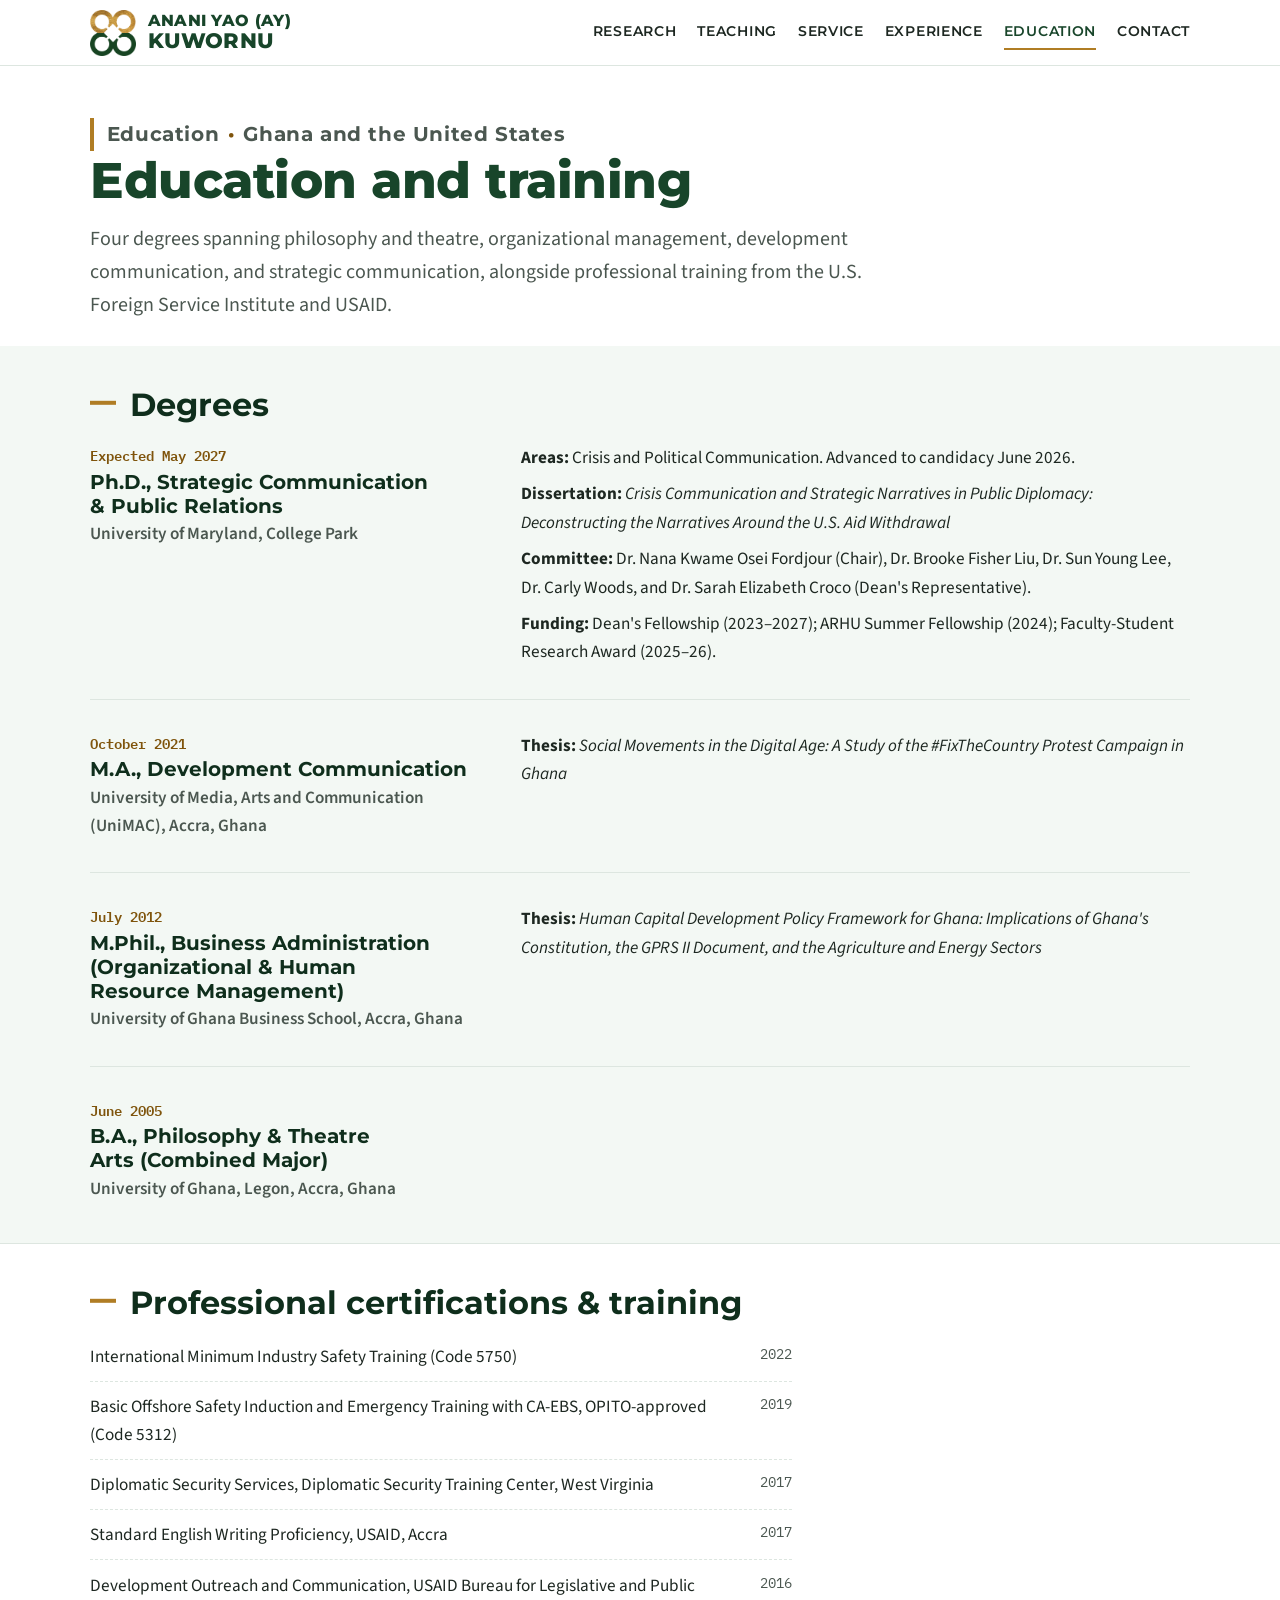
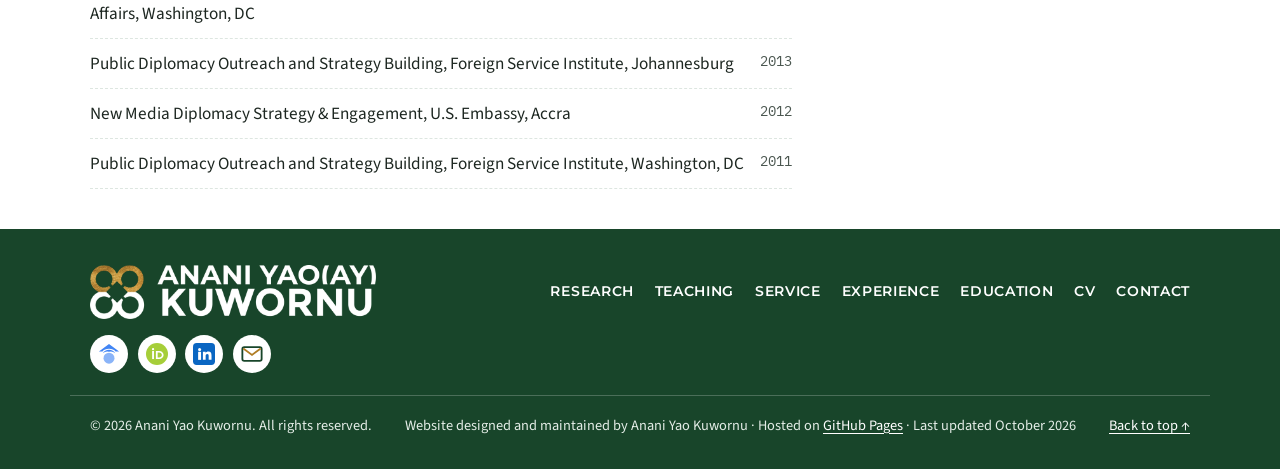
==== education/index.html @ f867283e "Add Experience and Education pages Give experience and education their own pages with full detail fr" ====
<!doctype html>
<html lang="en">
<head>
<meta charset="utf-8">
<meta name="viewport" content="width=device-width, initial-scale=1, viewport-fit=cover">
<title>Education | Anani Yao Kuwornu</title>
<meta name="claude:viewport-fit-sides" content="cover">
<meta name="description" content="Degrees, dissertation, and professional training of Anani Yao Kuwornu.">
<link rel="icon" type="image/png" href="../images/favicon.png">
<link rel="apple-touch-icon" href="../images/apple-touch-icon.png">
<link rel="preconnect" href="https://fonts.googleapis.com">
<link rel="preconnect" href="https://fonts.gstatic.com" crossorigin>
<link rel="stylesheet" href="https://fonts.googleapis.com/css2?family=Montserrat:wght@600;700;800&family=IBM+Plex+Mono:wght@400;500&family=Source+Sans+3:wght@400;600&display=swap">
<link rel="stylesheet" href="../assets/css/style.css">
</head>
<body>

<header class="site-header">
  <div class="wrap">
    <a class="brand" href="../index.html"><img src="../images/logo-mark.png" alt="" width="240" height="238"><span>Anani Yao (AY)<small>Kuwornu</small></span></a>
    <nav class="site-nav" aria-label="Main">
      <a href="../research/index.html">Research</a>
      <a href="../teaching/index.html">Teaching</a>
      <a href="../service/index.html">Service</a>
      <a href="../experience/index.html">Experience</a>
      <a href="index.html" aria-current="page">Education</a>
      <a href="../index.html#contact">Contact</a>
    </nav>
  </div>
</header>

<main id="top">
<section class="page-head">
  <div class="wrap">
    <p class="eyebrow">Education<span class="sep">·</span>Ghana and the United States</p>
    <h1>Education and training</h1>
    <p>Four degrees spanning philosophy and theatre, organizational management, development communication, and strategic communication, alongside professional training from the U.S. Foreign Service Institute and USAID.</p>
  </div>
</section>

<section class="block tint" id="degrees">
  <div class="wrap">
    <h2>Degrees</h2>
    <ul class="roles roles-full">
      <li>
        <div class="head"><h3>Ph.D., Strategic Communication &amp; Public Relations</h3><span class="when">Expected May 2027</span></div>
        <span class="org">University of Maryland, College Park</span>
          <div class="detail">
            <p><strong>Areas:</strong> Crisis and Political Communication. Advanced to candidacy June 2026.</p>
            <p><strong>Dissertation:</strong> <em>Crisis Communication and Strategic Narratives in Public Diplomacy: Deconstructing the Narratives Around the U.S. Aid Withdrawal</em></p>
            <p><strong>Committee:</strong> Dr. Nana Kwame Osei Fordjour (Chair), Dr. Brooke Fisher Liu, Dr. Sun Young Lee, Dr. Carly Woods, and Dr. Sarah Elizabeth Croco (Dean's Representative).</p>
            <p><strong>Funding:</strong> Dean's Fellowship (2023–2027); ARHU Summer Fellowship (2024); Faculty-Student Research Award (2025–26).</p>
          </div>
      </li>
      <li>
        <div class="head"><h3>M.A., Development Communication</h3><span class="when">October 2021</span></div>
        <span class="org">University of Media, Arts and Communication (UniMAC), Accra, Ghana</span>
          <div class="detail">
            <p><strong>Thesis:</strong> <em>Social Movements in the Digital Age: A Study of the #FixTheCountry Protest Campaign in Ghana</em></p>
          </div>
      </li>
      <li>
        <div class="head"><h3>M.Phil., Business Administration (Organizational &amp; Human Resource Management)</h3><span class="when">July 2012</span></div>
        <span class="org">University of Ghana Business School, Accra, Ghana</span>
          <div class="detail">
            <p><strong>Thesis:</strong> <em>Human Capital Development Policy Framework for Ghana: Implications of Ghana's Constitution, the GPRS II Document, and the Agriculture and Energy Sectors</em></p>
          </div>
      </li>
      <li>
        <div class="head"><h3>B.A., Philosophy &amp; Theatre Arts (Combined Major)</h3><span class="when">June 2005</span></div>
        <span class="org">University of Ghana, Legon, Accra, Ghana</span>
      </li>
    </ul>
  </div>
</section>

<section class="block" id="training">
  <div class="wrap">
    <h2>Professional certifications &amp; training</h2>
    <ul class="plain prose">
      <li><span>International Minimum Industry Safety Training (Code 5750)</span><span class="r">2022</span></li>
      <li><span>Basic Offshore Safety Induction and Emergency Training with CA-EBS, OPITO-approved (Code 5312)</span><span class="r">2019</span></li>
      <li><span>Diplomatic Security Services, Diplomatic Security Training Center, West Virginia</span><span class="r">2017</span></li>
      <li><span>Standard English Writing Proficiency, USAID, Accra</span><span class="r">2017</span></li>
      <li><span>Development Outreach and Communication, USAID Bureau for Legislative and Public Affairs, Washington, DC</span><span class="r">2016</span></li>
      <li><span>Public Diplomacy Outreach and Strategy Building, Foreign Service Institute, Johannesburg</span><span class="r">2013</span></li>
      <li><span>New Media Diplomacy Strategy &amp; Engagement, U.S. Embassy, Accra</span><span class="r">2012</span></li>
      <li><span>Public Diplomacy Outreach and Strategy Building, Foreign Service Institute, Washington, DC</span><span class="r">2011</span></li>
    </ul>
  </div>
</section>
</main>

<footer class="site-footer">
  <div class="wrap">
    <img src="../images/logo-white.png" alt="Anani Yao (AY) Kuwornu" width="900" height="170">
    <nav class="foot-nav" aria-label="Footer">
      <a href="../research/index.html">Research</a><a href="../teaching/index.html">Teaching</a><a href="../service/index.html">Service</a><a href="../experience/index.html">Experience</a><a href="index.html">Education</a><a href="../cv/Kuwornu_CV.pdf" target="_blank" rel="noopener">CV</a><a href="../index.html#contact">Contact</a>
    </nav>
    <div class="foot-social"><a href="https://scholar.google.com/citations?user=qpIRieoAAAAJ" target="_blank" rel="noopener" aria-label="Google Scholar" title="Google Scholar"><svg class="ico" viewBox="0 0 24 24" aria-hidden="true"><circle cx="12" cy="16.5" r="6" fill="#8AB4F8"/><path fill="#4285F4" d="M12 1 1 9.4h3.9C6.1 7.6 8.9 6.4 12 6.4s5.9 1.2 7.1 3H23z"/><path fill="#4285F4" d="M5.3 11.2C6.5 8.8 9 7.4 12 7.4s5.5 1.4 6.7 3.8A7 7 0 0 0 12 9.6a7 7 0 0 0-6.7 1.6z"/></svg></a><a href="https://orcid.org/0009-0002-5520-6658" target="_blank" rel="noopener" aria-label="ORCID" title="ORCID"><svg class="ico" viewBox="0 0 24 24" aria-hidden="true"><circle cx="12" cy="12" r="12" fill="#A6CE39"/><circle cx="7.7" cy="6.7" r="1.25" fill="#fff"/><rect x="6.7" y="8.7" width="2" height="8.8" fill="#fff"/><path fill="#fff" fill-rule="evenodd" d="M10.8 8.7h3.5c3 0 4.9 1.9 4.9 4.4s-1.9 4.4-4.9 4.4h-3.5zm1.9 1.7v5.4h1.5c1.9 0 3.1-1.1 3.1-2.7s-1.2-2.7-3.1-2.7z"/></svg></a><a href="https://www.linkedin.com/in/yaokuwornu" target="_blank" rel="noopener" aria-label="LinkedIn" title="LinkedIn"><svg class="ico" viewBox="0 0 24 24" aria-hidden="true"><rect width="24" height="24" rx="4" fill="#0A66C2"/><circle cx="7.2" cy="7.2" r="1.7" fill="#fff"/><rect x="5.6" y="9.6" width="3.2" height="8.8" fill="#fff"/><path fill="#fff" d="M10.8 9.6h3v1.3c.5-.8 1.5-1.5 3-1.5 2.6 0 3.4 1.7 3.4 4.2v4.8h-3.1v-4.3c0-1.1-.3-2-1.5-2s-1.8.9-1.8 2v4.3h-3z"/></svg></a><a href="mailto:akuwornu@umd.edu" aria-label="Email" title="Email"><svg class="ico" viewBox="0 0 24 24" aria-hidden="true"><rect x="1.5" y="4.5" width="21" height="15" rx="2" fill="none" stroke="var(--green)" stroke-width="2"/><path d="m2.5 6 9.5 7 9.5-7" fill="none" stroke="var(--gold)" stroke-width="2"/></svg></a></div>
  </div>
  <div class="wrap foot-meta">
    <span>© 2026 Anani Yao Kuwornu. All rights reserved.</span>
    <span>Website designed and maintained by Anani Yao Kuwornu · Hosted on <a href="https://pages.github.com/">GitHub Pages</a> · Last updated October 2026</span>
    <a href="#top">Back to top ↑</a>
  </div>
</footer>
</body>
</html>
---- assets/css/style.css ----
/* Layout: wide hero pairing the full portrait with the statement; sections on a bright white page,
   alternating with a faint green tint; brand forest green and gold taken from the personal logo.
   Single light theme by choice, so the brand colors read the same for every visitor. */
:root {
  --green: #18452a;        /* brand forest green: headings, buttons, footer */
  --green-deep: #0f2e1c;
  --gold: #b07d24;         /* brand gold: rules, years, accents */
  --gold-soft: #f7efdd;
  --gold-text: #7f540c;    /* darker gold for text, readable on white and the green tint */
  --ink: #1d2721;          /* running text */
  --ink-soft: #4b5750;
  --paper: #ffffff;        /* bright page */
  --tint: #f3f8f4;         /* faint green band */
  --line: #dde6e0;
  --link: #1d6b3f;

  --display: "Montserrat", "Helvetica Neue", Arial, sans-serif;
  --body: "Source Sans 3", "Segoe UI", system-ui, sans-serif;
  --mono: "IBM Plex Mono", ui-monospace, Menlo, monospace;

  --step--1: 0.9rem;
  --step-0: 1.075rem;
  --step-1: 1.25rem;
  --step-2: 1.55rem;
  --step-3: 2rem;
  --step-4: clamp(2.2rem, 4.6vw, 3.1rem);
  --measure: 78ch;
  --wide: 1140px;
  color-scheme: light;
}

*, *::before, *::after { box-sizing: border-box; }
html { scroll-behavior: smooth; }
@media (prefers-reduced-motion: reduce) { html { scroll-behavior: auto; } }
body {
  margin: 0;
  background: var(--paper);
  color: var(--ink);
  font: 400 var(--step-0)/1.65 var(--body);
  -webkit-font-smoothing: antialiased;
}
body::before {
  content: ""; position: fixed; inset: 0 0 auto; z-index: 10;
  height: env(safe-area-inset-top, 0px); background: var(--paper);
}
img { max-width: 100%; display: block; }
a { color: var(--link); text-underline-offset: 3px; text-decoration-thickness: 1px; }
a:hover { color: var(--gold-text); }
:focus-visible { outline: 2px solid var(--gold); outline-offset: 3px; border-radius: 2px; }

.wrap {
  max-width: var(--wide); margin: 0 auto;
  padding-left: max(20px, env(safe-area-inset-left, 0px));
  padding-right: max(20px, env(safe-area-inset-right, 0px));
}
.prose { max-width: var(--measure); }

/* Header */
.site-header {
  position: sticky; top: env(safe-area-inset-top, 0px); z-index: 5;
  background: rgba(255, 255, 255, 0.95);
  backdrop-filter: blur(8px);
  border-bottom: 1px solid var(--line);
}
.site-header .wrap {
  display: flex; align-items: center; justify-content: space-between;
  gap: 0.75rem 1.5rem; flex-wrap: wrap; padding-block: 0.6rem;
}
.brand {
  display: flex; align-items: center; gap: 0.7rem;
  text-decoration: none; color: var(--green);
  font-family: var(--display); font-weight: 800; font-size: 1rem;
  letter-spacing: 0.02em; text-transform: uppercase; line-height: 1.05;
}
.brand img { height: 46px; width: auto; }
.brand small { display: block; font-size: 1.3em; letter-spacing: 0.01em; }
.brand:hover { color: var(--green); }
.site-nav { display: flex; flex-wrap: wrap; gap: 0.25rem 1.3rem; }
.site-nav a {
  color: var(--ink); text-decoration: none; font-size: var(--step--1);
  font-family: var(--display); font-weight: 600; letter-spacing: 0.05em; text-transform: uppercase;
  padding-block: 0.3rem; border-bottom: 2px solid transparent;
}
.site-nav a:hover, .site-nav a[aria-current="page"] { color: var(--green); border-color: var(--gold); }

/* Hero */
.hero { padding-block: clamp(2rem, 5vw, 3.5rem) 2rem; }
.hero .wrap {
  display: grid; grid-template-columns: minmax(0, 380px) minmax(0, 1fr);
  gap: clamp(1.75rem, 5vw, 4rem); align-items: center;
}
.portrait { margin: 0; position: relative; isolation: isolate; }
.portrait img { width: 100%; height: auto; }
.portrait::after {
  content: ""; position: absolute; inset: 14px -14px -14px 14px;
  border: 2px solid var(--gold); z-index: -1;
}
.eyebrow {
  display: flex; flex-wrap: wrap; align-items: center; gap: 0.2rem 0;
  margin: 0 0 0.9rem; padding-left: 0.8rem; border-left: 4px solid var(--gold);
  font-family: var(--display); font-size: 1.05rem; font-weight: 700;
  letter-spacing: 0.03em; color: var(--green-deep);
}
.eyebrow .sep { color: var(--gold-text); margin-inline: 0.55rem; font-weight: 800; }
h1, h2, h3 { font-family: var(--display); font-weight: 700; line-height: 1.2; text-wrap: balance; margin: 0; color: var(--green-deep); }
h1 { font-size: var(--step-4); font-weight: 800; letter-spacing: -0.01em; color: var(--green); }
h1 .creds { display: block; margin-top: 0.35rem; font-size: 0.42em; font-weight: 700; letter-spacing: 0.06em; color: var(--ink-soft); }
.hero .role { margin: 0.6rem 0 1.3rem; color: var(--ink-soft); font-size: var(--step-1); line-height: 1.45; }
.hero p { margin: 0 0 1rem; }
.actions { display: flex; flex-wrap: wrap; gap: 0.75rem; margin: 1.4rem 0 1.2rem; }
.btn {
  display: inline-block; padding: 0.65rem 1.15rem; font-weight: 700; font-size: 0.95rem;
  font-family: var(--display); text-decoration: none; border: 2px solid var(--green); color: var(--green);
}
.btn.primary { background: var(--green); color: #ffffff; }
.btn:hover { background: var(--gold); border-color: var(--gold); color: #ffffff; }
.links { display: flex; flex-wrap: wrap; gap: 0.35rem 1.1rem; font-size: 0.98rem; }
.links span { color: var(--ink); font-weight: 600; }

/* Sections */
section.block { padding-block: 2.5rem; border-top: 1px solid var(--line); }
section.block.tint { background: var(--tint); border-top: 0; }
section.block > .wrap > h2, h2.sec {
  font-size: var(--step-3); margin-bottom: 1.25rem;
  display: flex; align-items: baseline; gap: 0.9rem;
}
section.block > .wrap > h2::before, h2.sec::before {
  content: ""; width: 1.6rem; height: 4px; background: var(--gold); flex: none;
  transform: translateY(-0.35em);
}
h3 { font-size: var(--step-1); }
.more { font-weight: 700; text-decoration: none; font-family: var(--display); font-size: 0.95rem; }
.more:hover { text-decoration: underline; }

/* Research: dissertation and summary on the left, interests on the right */
.split { display: grid; grid-template-columns: minmax(0, 1.7fr) minmax(0, 1fr); gap: 2rem 3rem; align-items: start; }
.split > * { min-width: 0; }
.side h3 { font-size: 0.95rem; letter-spacing: 0.06em; text-transform: uppercase; color: var(--green); margin-bottom: 0.8rem; }

.callout {
  background: var(--paper); border: 1px solid var(--line); border-left: 4px solid var(--gold);
  padding: 1.4rem 1.5rem; margin: 0 0 1.25rem;
}
.callout .label { font-family: var(--display); font-size: 0.85rem; font-weight: 800; letter-spacing: 0.06em; text-transform: uppercase; color: var(--gold-text); }
.callout h3 { margin: 0.45rem 0 0.6rem; font-size: var(--step-2); }
.callout p { margin: 0; color: var(--ink); }

/* Interests */
.chips { list-style: none; padding: 0; margin: 0; display: flex; flex-wrap: wrap; gap: 0.5rem; }
.chips li {
  font-size: 0.97rem; font-weight: 600; padding: 0.35rem 0.8rem;
  background: var(--paper); color: var(--green-deep); border: 1.5px solid var(--green);
}

/* Publications */
.pubs { list-style: none; padding: 0; margin: 0; display: grid; gap: 1.4rem; max-width: var(--measure); }
.pubs li { display: grid; grid-template-columns: 3.4rem minmax(0, 1fr); gap: 1rem; }
.pubs .yr { font-family: var(--mono); font-size: 1rem; font-weight: 600; color: var(--gold-text); padding-top: 0.1rem; font-variant-numeric: tabular-nums; }
.pubs .title { font-weight: 600; display: block; }
.pubs .meta { color: var(--ink-soft); font-size: 0.98rem; }
.pubs .doi { font-family: var(--mono); font-size: 0.82rem; word-break: break-all; color: var(--ink-soft); }
.pubs .me { font-weight: 700; color: var(--ink); }
h3.sub { font-size: 0.9rem; font-weight: 700; letter-spacing: 0.06em; text-transform: uppercase; color: var(--green); margin: 2.2rem 0 1rem; }

/* Career strip: a real chronology, oldest to newest */
.career { list-style: none; padding: 0; margin: 0 0 1.75rem; display: grid; grid-template-columns: repeat(5, minmax(0, 1fr)); border-top: 3px solid var(--green); }
.career li { padding: 0.9rem 0.8rem 0 0; position: relative; }
.career li::before { content: ""; position: absolute; top: -8px; left: 0; width: 13px; height: 13px; background: var(--paper); border: 3px solid var(--green); border-radius: 50%; }
.career li:last-child::before { background: var(--gold); border-color: var(--gold); }
.career .yrs { font-family: var(--mono); font-size: 0.9rem; color: var(--gold-text); font-weight: 600; font-variant-numeric: tabular-nums; }
.career .org { font-weight: 700; line-height: 1.3; display: block; margin-top: 0.2rem; }
.career .pos { font-size: 0.92rem; color: var(--ink-soft); line-height: 1.35; display: block; }

.roles { list-style: none; padding: 0; margin: 0; display: grid; gap: 1.5rem; max-width: var(--measure); }
.roles .head { display: flex; flex-wrap: wrap; justify-content: space-between; gap: 0.25rem 1rem; }
.roles .when { font-family: var(--mono); font-size: 0.85rem; color: var(--ink-soft); }
.roles p { margin: 0.3rem 0 0; }

/* Two-column facts */
.cols { display: grid; grid-template-columns: repeat(2, minmax(0, 1fr)); gap: 2rem 3rem; }
.plain { list-style: none; padding: 0; margin: 0; display: grid; gap: 0.7rem; }
.plain li { display: flex; justify-content: space-between; gap: 1rem; border-bottom: 1px dashed var(--line); padding-bottom: 0.6rem; }
.plain .r { font-family: var(--mono); font-size: 0.85rem; color: var(--ink-soft); white-space: nowrap; }

/* Teaching table */
.table-scroll { overflow-x: auto; margin: 1rem 0 1.5rem; }
table { border-collapse: collapse; width: 100%; min-width: 560px; font-size: 0.98rem; }
th, td { text-align: left; padding: 0.7rem 0.8rem 0.7rem 0; border-bottom: 1px solid var(--line); vertical-align: top; }
th { font-family: var(--display); font-size: 0.78rem; font-weight: 700; letter-spacing: 0.06em; text-transform: uppercase; color: var(--green); }
td.num { font-variant-numeric: tabular-nums; }
.code { font-family: var(--mono); font-size: 0.92rem; font-weight: 600; color: var(--gold-text); white-space: nowrap; }

/* Evaluation bars on a real 0 to 4 scale, one kente-inspired color per measure */
.evals { display: grid; gap: 1.2rem; max-width: 640px; margin-top: 1.25rem; }
.eval { --c: var(--green); --c-soft: #cfe1d5; }
.eval.c2 { --c: #c8901c; --c-soft: #f3e2bd; }
.eval.c2 .lbl b { color: var(--gold-text); }
.eval.c3 { --c: #b3261e; --c-soft: #f2cfcb; }
.eval.c4 { --c: #23417a; --c-soft: #cdd7ea; }
.eval .lbl { display: flex; justify-content: space-between; gap: 1rem; font-size: 1rem; font-weight: 600; }
.eval .lbl b { font-family: var(--mono); font-weight: 600; color: var(--c); font-variant-numeric: tabular-nums; white-space: nowrap; }
.bar { height: 16px; background: #edf1ee; margin-top: 0.4rem; position: relative; border-radius: 3px; overflow: hidden; }
.bar i { position: absolute; inset: 0 auto 0 0; background: var(--c); border-radius: 3px; }
.bar s { position: absolute; top: 0; bottom: 0; width: 3px; background: #ffffff; text-decoration: none; }
.eval .note { font-size: 0.88rem; color: var(--ink-soft); margin-top: 0.25rem; }
.legend { display: flex; flex-wrap: wrap; gap: 0.4rem 1.2rem; font-size: 0.9rem; color: var(--ink-soft); margin-top: 1rem; }
.legend span { display: inline-flex; align-items: center; gap: 0.4rem; }
.legend i { width: 22px; height: 10px; display: inline-block; background: #cfd8d2; border-radius: 2px; }
.legend i.mark { width: 3px; height: 14px; background: var(--ink); }
.scale { display: flex; justify-content: space-between; font-family: var(--mono); font-size: 0.78rem; color: var(--ink-soft); max-width: 640px; margin-top: 0.5rem; }

/* Contact */
.contact-grid { display: grid; grid-template-columns: repeat(auto-fit, minmax(220px, 1fr)); gap: 1.25rem; }
.contact-grid .label { font-family: var(--display); font-size: 0.78rem; font-weight: 700; letter-spacing: 0.06em; text-transform: uppercase; color: var(--green); display: block; margin-bottom: 0.2rem; }
.contact-grid a, .contact-grid span.v { word-break: break-word; }

/* Footer: brand green band with the white logo, nav, and site credits */
.site-footer { background: var(--green); color: #e4ede7; padding-block: 2.2rem 2rem; font-size: 0.95rem; }
.site-footer .wrap { display: flex; justify-content: space-between; align-items: center; flex-wrap: wrap; gap: 1rem 2rem; }
.site-footer img { height: 54px; width: auto; }
.foot-nav { display: flex; flex-wrap: wrap; gap: 0.3rem 1.3rem; font-family: var(--display); font-weight: 600; font-size: 0.85rem; letter-spacing: 0.05em; text-transform: uppercase; }
.foot-nav a { text-decoration: none; }
.foot-meta { margin-top: 1.4rem; padding-top: 1.1rem; border-top: 1px solid rgba(255,255,255,0.22); font-size: 0.9rem; }
.site-footer a { color: #ffffff; }
.site-footer a:hover { color: #e9c983; }

.page-head { padding-block: 2.5rem 1.5rem; }
.page-head p { color: var(--ink-soft); font-size: var(--step-1); max-width: var(--measure); margin: 0.75rem 0 0; }

@media (max-width: 860px) {
  .hero .wrap { grid-template-columns: 1fr; }
  .portrait { max-width: 320px; }
  .split, .cols { grid-template-columns: 1fr; }
}
@media (max-width: 760px) {
  .career { grid-template-columns: 1fr; border-top: 0; border-left: 3px solid var(--green); padding-left: 1rem; gap: 1rem; }
  .career li { padding: 0; }
  .career li::before { top: 0.2rem; left: calc(-1rem - 8px); }
  .pubs li { grid-template-columns: 1fr; gap: 0.2rem; }
  .brand img { height: 38px; }
}

/* Service page */
.svc { list-style: none; padding: 0; margin: 0; display: grid; grid-template-columns: repeat(2, minmax(0, 1fr)); gap: 1.25rem; }
.svc li { background: var(--paper); border: 1px solid var(--line); border-top: 4px solid var(--green); padding: 1.2rem 1.3rem; display: grid; gap: 0.35rem; align-content: start; }
.svc li.lead { grid-column: 1 / -1; border-top-color: var(--gold); }
.svc .when { font-family: var(--mono); font-size: 0.9rem; font-weight: 600; color: var(--gold-text); }
.svc h3 { font-size: 1.12rem; }
.svc .org { color: var(--ink-soft); font-weight: 600; }
.svc p { margin: 0.2rem 0 0; }
@media (max-width: 760px) { .svc { grid-template-columns: 1fr; } }

/* Profile links with icons */
.links { align-items: center; gap: 0.6rem 1.3rem; }
.links.stack { flex-direction: column; align-items: flex-start; gap: 0.55rem; }
.ico-link { display: inline-flex; align-items: center; gap: 0.5rem; font-weight: 600; text-decoration: none; color: var(--ink); }
.ico-link span { text-decoration: underline; text-decoration-color: var(--line); text-underline-offset: 4px; }
.ico-link:hover { color: var(--link); }
.ico-link:hover span { text-decoration-color: currentColor; }
.ico { width: 22px; height: 22px; flex: none; }
.foot-social { display: flex; gap: 0.6rem; }
.foot-social a { display: grid; place-items: center; width: 38px; height: 38px; background: #ffffff; border-radius: 50%; transition: transform .15s; }
.foot-social a:hover { transform: translateY(-2px); }
@media (prefers-reduced-motion: reduce) { .foot-social a { transition: none; } }

.links-split { display: grid; grid-template-columns: repeat(2, max-content); gap: 0.55rem 2.2rem; align-items: start; }

/* Home: featured service vignette */
.vignette { display: grid; grid-template-columns: minmax(0, 300px) minmax(0, 1fr); border: 1px solid var(--line); background: var(--paper); }
.vig-thumb {
  display: flex; flex-direction: column; justify-content: space-between; gap: 1.2rem; min-height: 230px;
  padding: 1.4rem; background: var(--green); color: #ffffff; text-decoration: none;
  background-image: linear-gradient(135deg, rgba(255,255,255,0.06) 25%, transparent 25%, transparent 50%, rgba(255,255,255,0.06) 50%, rgba(255,255,255,0.06) 75%, transparent 75%);
  background-size: 28px 28px; border-bottom: 6px solid var(--gold);
  transition: filter .15s;
}
.vig-thumb:hover { color: #ffffff; filter: brightness(1.12); }
.vig-kicker { font-family: var(--display); font-size: 0.78rem; font-weight: 700; letter-spacing: 0.08em; text-transform: uppercase; color: #e9c983; }
.vig-mark { font-family: var(--display); font-weight: 800; font-size: 2.3rem; line-height: 1; letter-spacing: 0.02em; }
.vig-sub { font-size: 0.92rem; color: #dbe7df; }
.vig-body { padding: 1.5rem 1.6rem; display: grid; gap: 0.7rem; align-content: center; }
.vig-body p { margin: 0; max-width: 64ch; }
.vig-links { display: flex; flex-wrap: wrap; gap: 0.75rem; margin-top: 0.4rem; }
@media (max-width: 760px) { .vignette { grid-template-columns: 1fr; } .vig-thumb { min-height: 180px; } }
@media (prefers-reduced-motion: reduce) { .vig-thumb { transition: none; } }

.vig-photo { margin: 0; display: flex; flex-direction: column; background: var(--green); border-bottom: 6px solid var(--gold); }
.vig-photo a { display: block; flex: 1; overflow: hidden; }
.vig-photo img { width: 100%; height: 100%; object-fit: cover; object-position: center 20%; transition: transform .25s; }
.vig-photo a:hover img { transform: scale(1.03); }
.vig-photo figcaption { padding: 0.75rem 1rem; color: #ffffff; font-family: var(--display); font-weight: 700; font-size: 0.85rem; letter-spacing: 0.03em; line-height: 1.35; }
@media (max-width: 760px) { .vig-photo { max-width: 340px; } }
@media (prefers-reduced-motion: reduce) { .vig-photo img { transition: none; } }

/* Experience and education pages */
.roles-full { gap: 2rem; }
.roles-full > li { padding-bottom: 2rem; border-bottom: 1px solid var(--line); }
.roles-full > li:last-child { border-bottom: 0; padding-bottom: 0; }
.roles .org { display: block; color: var(--ink-soft); font-weight: 600; margin-top: 0.15rem; }
.roles .when { font-weight: 600; color: var(--gold-text); }
.bul { margin: 0.6rem 0 0; padding-left: 1.2rem; display: grid; gap: 0.45rem; }
.bul li::marker { color: var(--gold); }
@media (min-width: 861px) {
  .roles-full { max-width: none; }
  .roles-full > li { display: grid; grid-template-columns: minmax(0, 1fr) minmax(0, 1.75fr); column-gap: 3rem; align-items: start; }
  .roles-full > li > .head, .roles-full > li > .org { grid-column: 1; }
  .roles-full > li > .head { flex-direction: column; gap: 0.2rem; }
  .roles-full > li > .head .when { order: -1; }
  .roles-full > li > .bul, .roles-full > li > .detail { grid-column: 2; grid-row: 1 / span 3; margin-top: 0; }
}
.detail { display: grid; gap: 0.5rem; margin-top: 0.45rem; }
.detail p { margin: 0; }
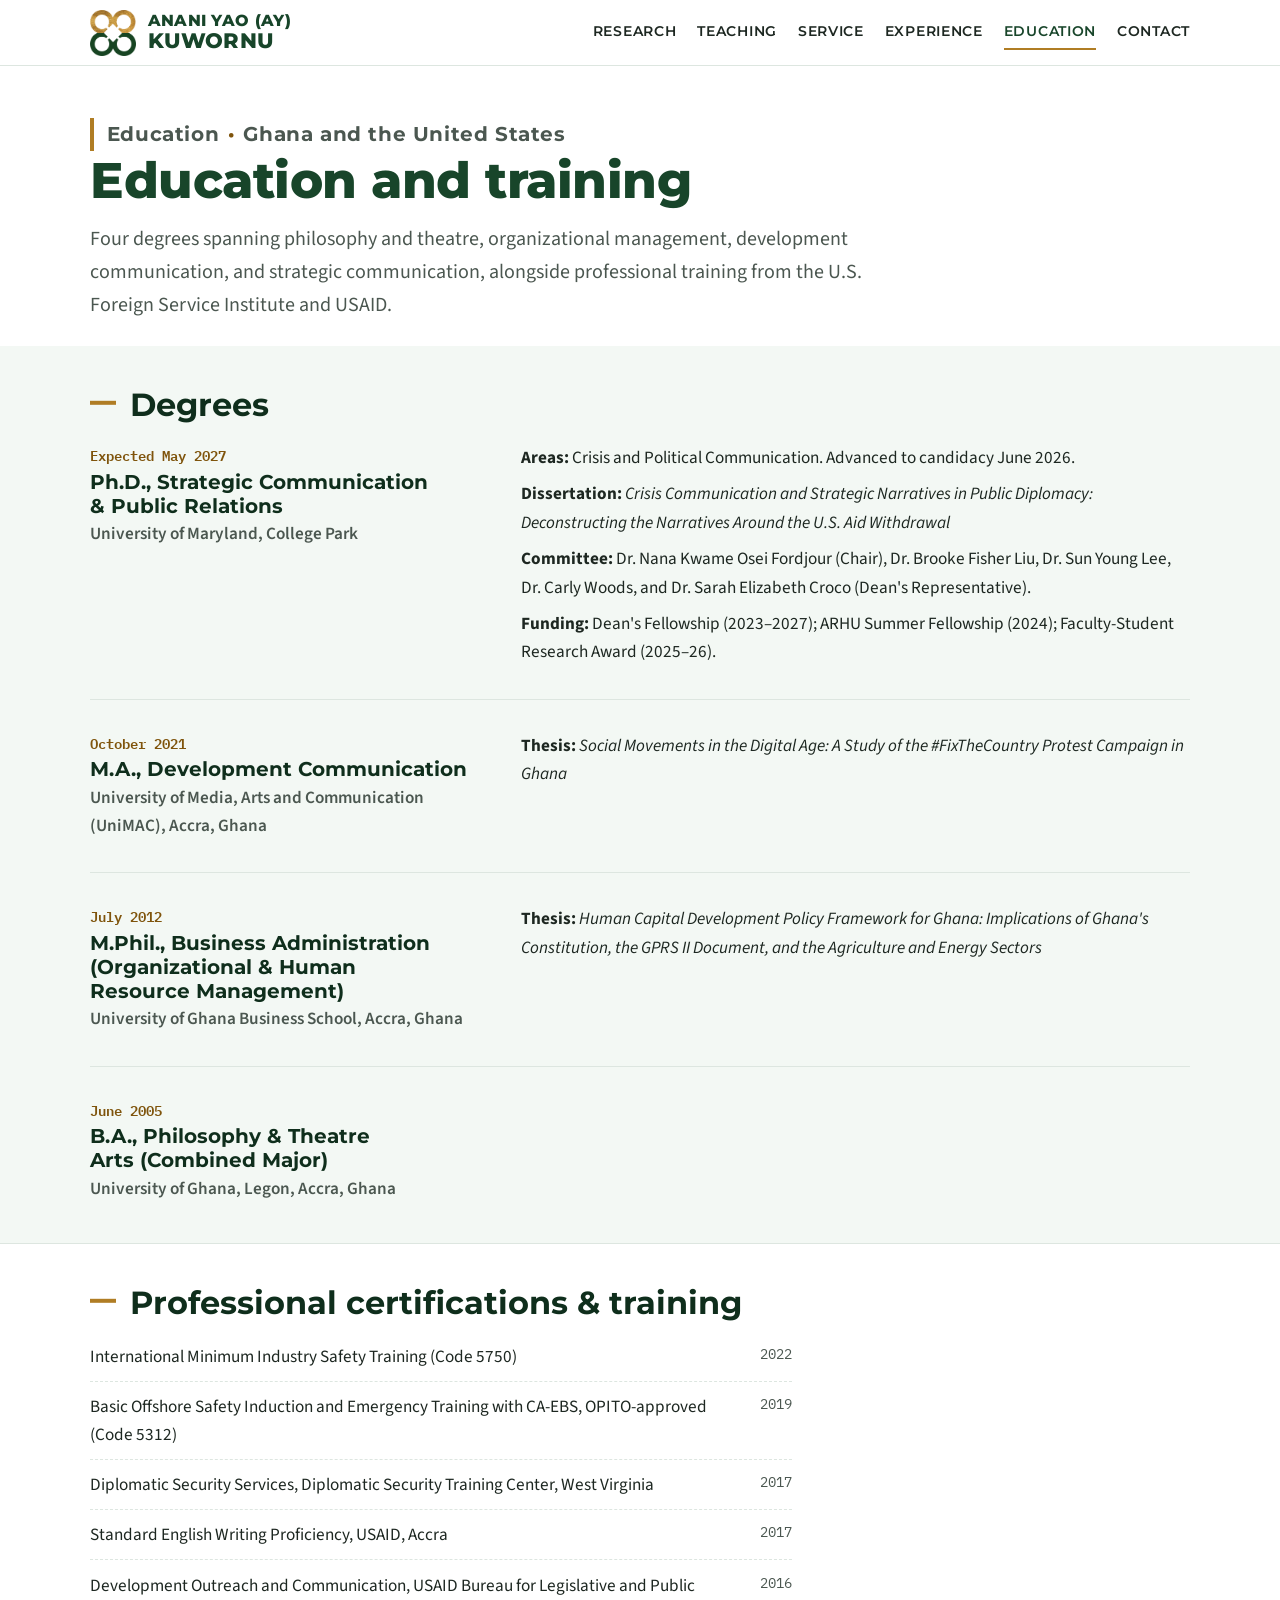
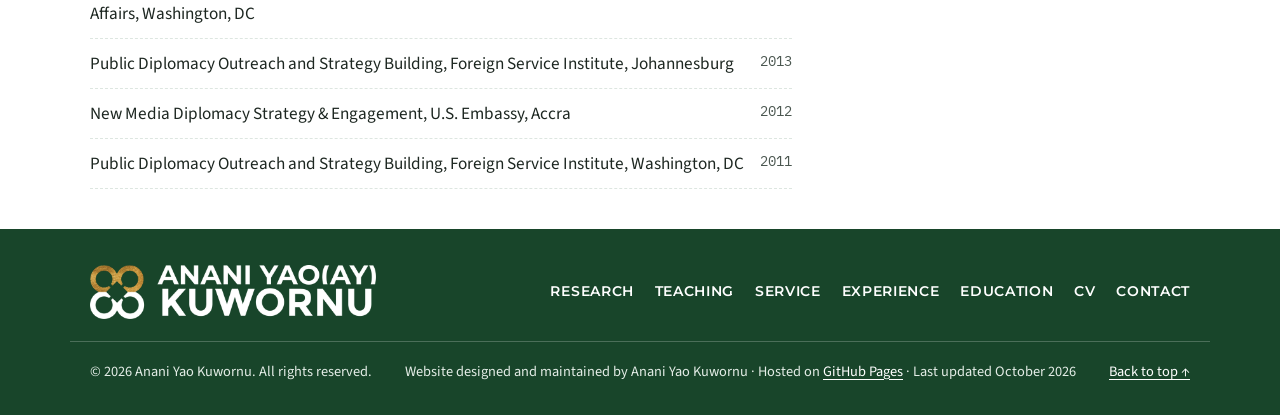
==== commit ac37d240: "Remove icon row from footer" ====
--- a/education/index.html
+++ b/education/index.html
@@ -97,7 +97,6 @@
     <nav class="foot-nav" aria-label="Footer">
       <a href="../research/index.html">Research</a><a href="../teaching/index.html">Teaching</a><a href="../service/index.html">Service</a><a href="../experience/index.html">Experience</a><a href="index.html">Education</a><a href="../cv/Kuwornu_CV.pdf" target="_blank" rel="noopener">CV</a><a href="../index.html#contact">Contact</a>
     </nav>
-    <div class="foot-social"><a href="https://scholar.google.com/citations?user=qpIRieoAAAAJ" target="_blank" rel="noopener" aria-label="Google Scholar" title="Google Scholar"><svg class="ico" viewBox="0 0 24 24" aria-hidden="true"><circle cx="12" cy="16.5" r="6" fill="#8AB4F8"/><path fill="#4285F4" d="M12 1 1 9.4h3.9C6.1 7.6 8.9 6.4 12 6.4s5.9 1.2 7.1 3H23z"/><path fill="#4285F4" d="M5.3 11.2C6.5 8.8 9 7.4 12 7.4s5.5 1.4 6.7 3.8A7 7 0 0 0 12 9.6a7 7 0 0 0-6.7 1.6z"/></svg></a><a href="https://orcid.org/0009-0002-5520-6658" target="_blank" rel="noopener" aria-label="ORCID" title="ORCID"><svg class="ico" viewBox="0 0 24 24" aria-hidden="true"><circle cx="12" cy="12" r="12" fill="#A6CE39"/><circle cx="7.7" cy="6.7" r="1.25" fill="#fff"/><rect x="6.7" y="8.7" width="2" height="8.8" fill="#fff"/><path fill="#fff" fill-rule="evenodd" d="M10.8 8.7h3.5c3 0 4.9 1.9 4.9 4.4s-1.9 4.4-4.9 4.4h-3.5zm1.9 1.7v5.4h1.5c1.9 0 3.1-1.1 3.1-2.7s-1.2-2.7-3.1-2.7z"/></svg></a><a href="https://www.linkedin.com/in/yaokuwornu" target="_blank" rel="noopener" aria-label="LinkedIn" title="LinkedIn"><svg class="ico" viewBox="0 0 24 24" aria-hidden="true"><rect width="24" height="24" rx="4" fill="#0A66C2"/><circle cx="7.2" cy="7.2" r="1.7" fill="#fff"/><rect x="5.6" y="9.6" width="3.2" height="8.8" fill="#fff"/><path fill="#fff" d="M10.8 9.6h3v1.3c.5-.8 1.5-1.5 3-1.5 2.6 0 3.4 1.7 3.4 4.2v4.8h-3.1v-4.3c0-1.1-.3-2-1.5-2s-1.8.9-1.8 2v4.3h-3z"/></svg></a><a href="mailto:akuwornu@umd.edu" aria-label="Email" title="Email"><svg class="ico" viewBox="0 0 24 24" aria-hidden="true"><rect x="1.5" y="4.5" width="21" height="15" rx="2" fill="none" stroke="var(--green)" stroke-width="2"/><path d="m2.5 6 9.5 7 9.5-7" fill="none" stroke="var(--gold)" stroke-width="2"/></svg></a></div>
   </div>
   <div class="wrap foot-meta">
     <span>© 2026 Anani Yao Kuwornu. All rights reserved.</span>
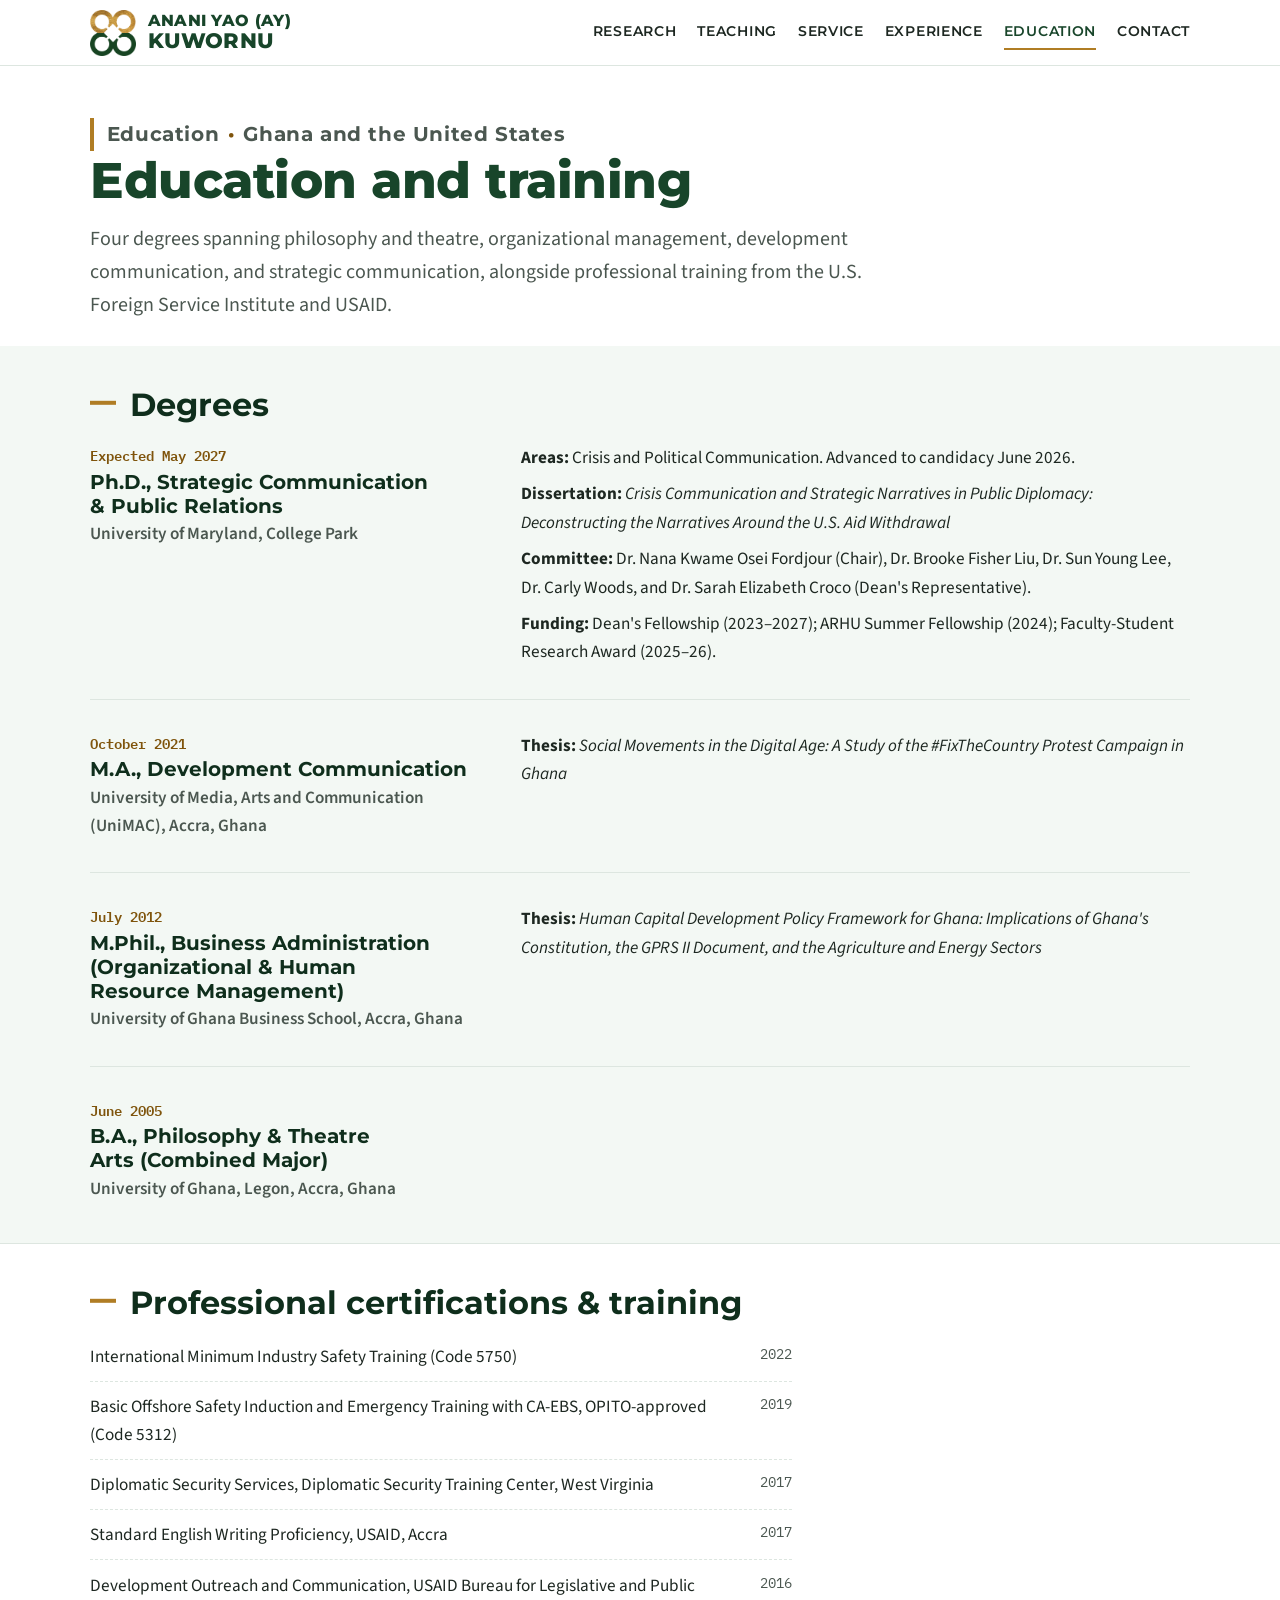
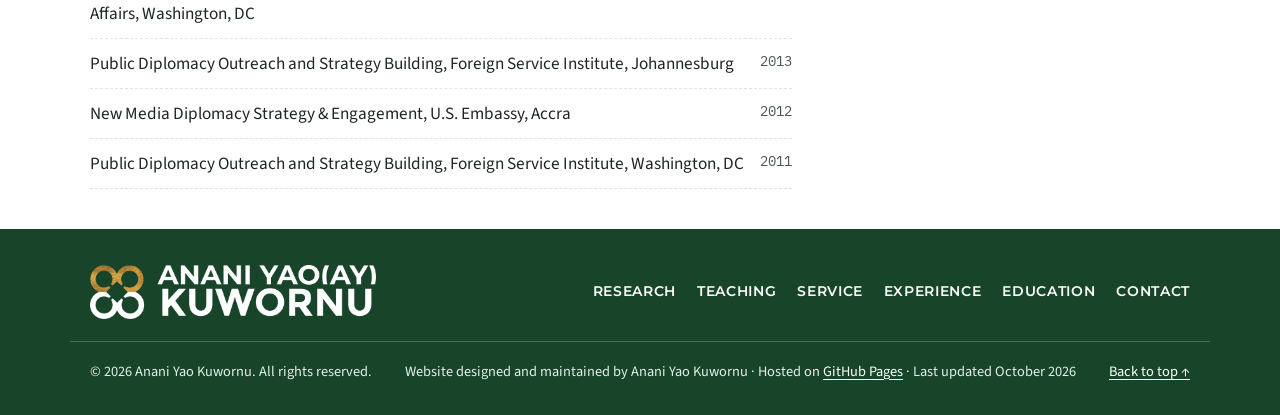
==== commit ad7ec4a9: "Remove CV link from footer menu" ====
--- a/education/index.html
+++ b/education/index.html
@@ -95,7 +95,7 @@
   <div class="wrap">
     <img src="../images/logo-white.png" alt="Anani Yao (AY) Kuwornu" width="900" height="170">
     <nav class="foot-nav" aria-label="Footer">
-      <a href="../research/index.html">Research</a><a href="../teaching/index.html">Teaching</a><a href="../service/index.html">Service</a><a href="../experience/index.html">Experience</a><a href="index.html">Education</a><a href="../cv/Kuwornu_CV.pdf" target="_blank" rel="noopener">CV</a><a href="../index.html#contact">Contact</a>
+      <a href="../research/index.html">Research</a><a href="../teaching/index.html">Teaching</a><a href="../service/index.html">Service</a><a href="../experience/index.html">Experience</a><a href="index.html">Education</a><a href="../index.html#contact">Contact</a>
     </nav>
   </div>
   <div class="wrap foot-meta">
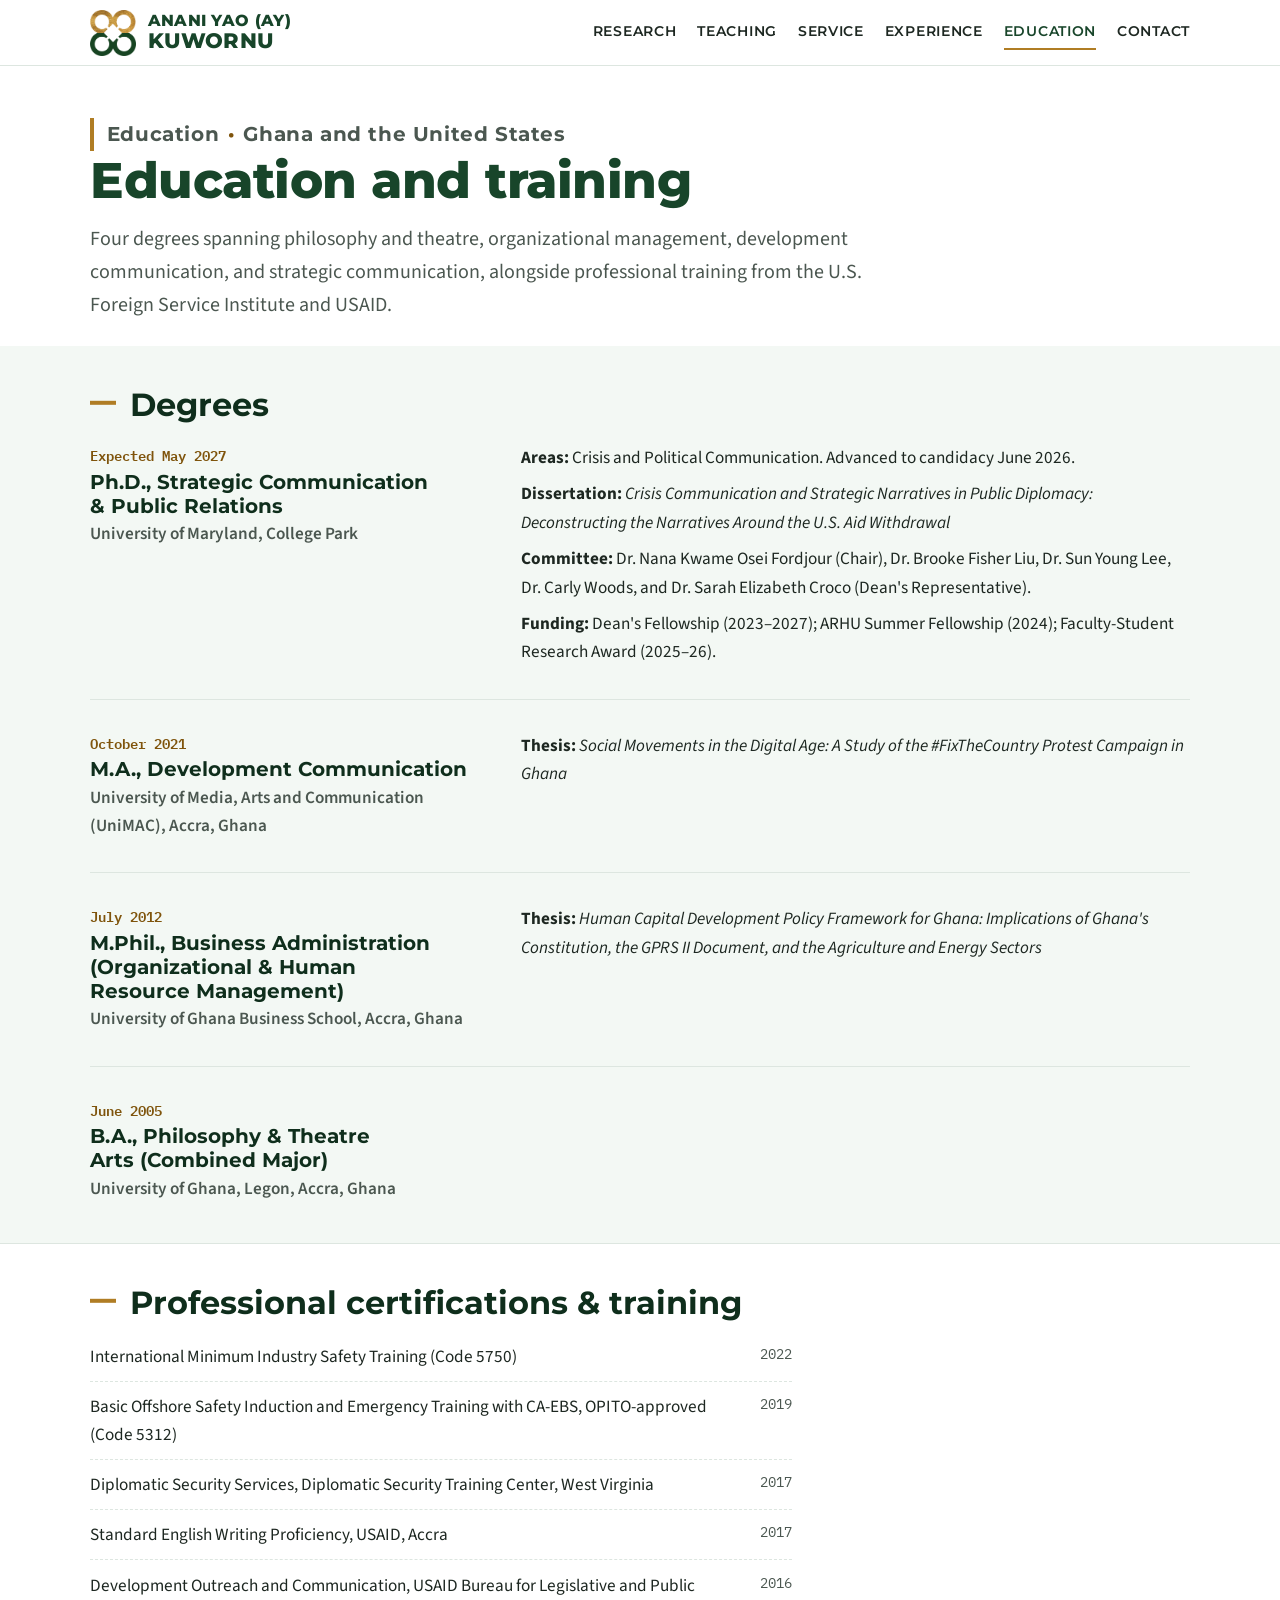
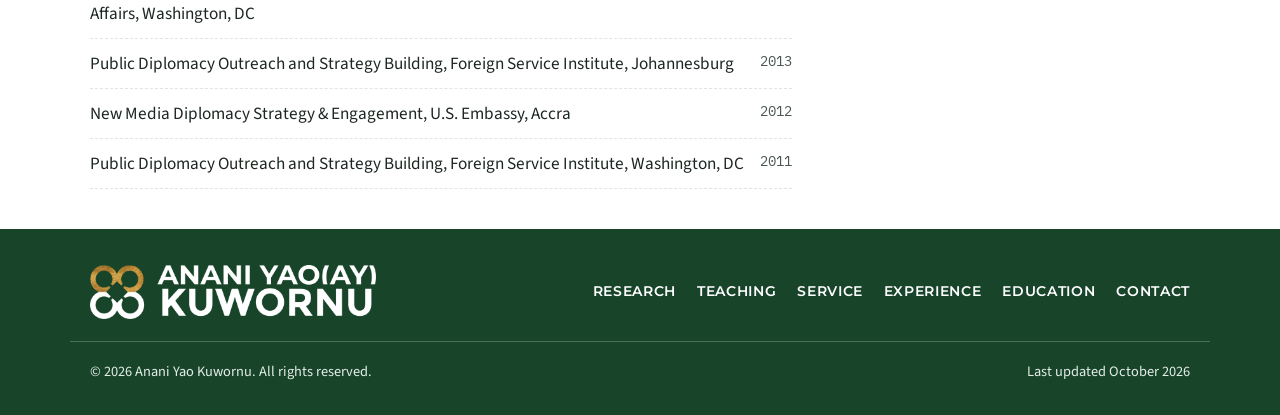
==== commit 5a76652d: "Simplify footer credit line" ====
--- a/education/index.html
+++ b/education/index.html
@@ -100,8 +100,7 @@
   </div>
   <div class="wrap foot-meta">
     <span>© 2026 Anani Yao Kuwornu. All rights reserved.</span>
-    <span>Website designed and maintained by Anani Yao Kuwornu · Hosted on <a href="https://pages.github.com/">GitHub Pages</a> · Last updated October 2026</span>
-    <a href="#top">Back to top ↑</a>
+    <span>Last updated October 2026</span>
   </div>
 </footer>
 </body>
